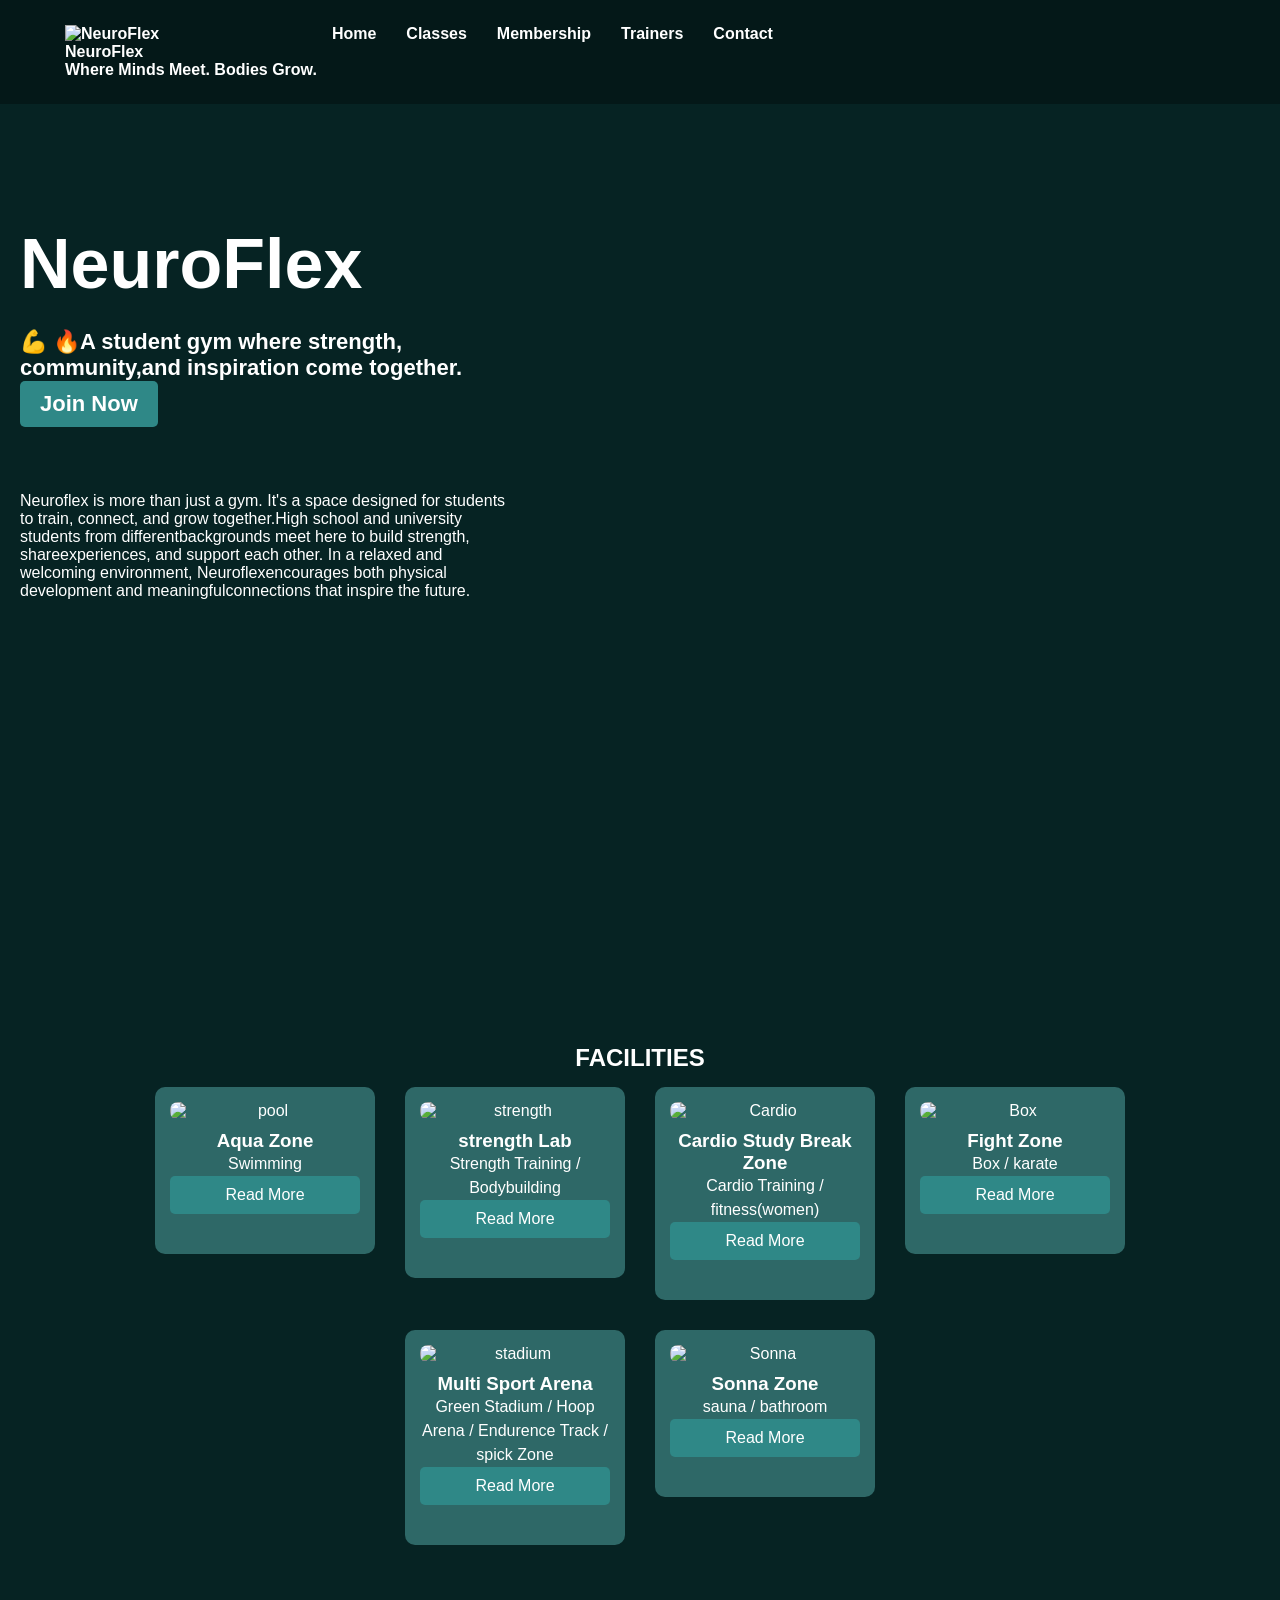
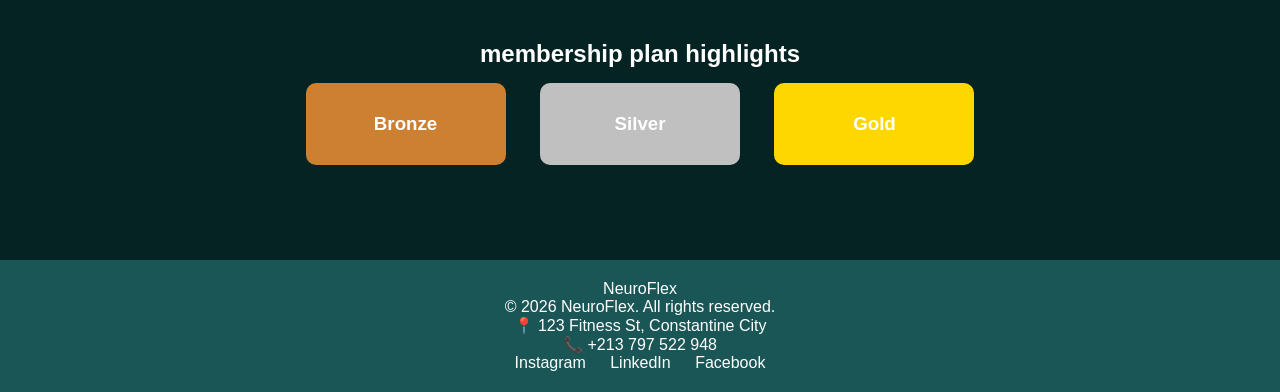
==== index.html @ 1b54aad0 "Add files via upload" ====
<!DOCTYPE html>
<html lang="en">
<head>
    <meta charset="UTF-8">
    <meta name="viewport" content="width=device-width, initial-scale=1.0">
    <title>NeuroFlex</title>
    <link rel="stylesheet" href="style.css">
</head>
<body>
    <header>
<nav>
        <ul> <li class="nav-logo-wrap" style="display:flex; align-items: center;margin-right: auto;"><a href="index.html" class="nav-logo">
            <img src="logo.jpg" alt="NeuroFlex">
        <div>
            <div class="nav-logo-text">NeuroFlex</div> 
            <div class="nav-logo-sub">Where Minds Meet. Bodies
                Grow.
            </div>
        </div>
    </a>
</li> 
            <li ><a href="index.html">Home</a></li>
            <li><a href="classes.html">Classes</a></li>
            <li><a href="membership.html">Membership</a></li>
            <li><a href="trainers.html">Trainers</a></li>
            <li><a href="contact.html">Contact</a></li>
        </ul>
    </nav>
     </header>
     <main>
     <section id="Hero">
        <div class="hero-text">
        <h1>NeuroFlex</h1>
        <h3>💪 🔥A student gym where strength, community,and inspiration come together.
           <a href="membership.html#register" class="btn">Join Now</a>
        </h3>
       <article> Neuroflex is more than just a gym. It's a space designed for students to train, connect, and grow together.High school and university students from differentbackgrounds meet here to build strength, shareexperiences, and support each other.
In a relaxed and welcoming environment, Neuroflexencourages both physical development and meaningfulconnections that inspire the future.</article>
    </div>
</section>
    <section id="showcasing">
        <h2>FACILITIES</h2>
    <ul>
    <li><div class="showcasing-box">
        <img src="/image/pool.jfif" alt="pool">
        <h3>Aqua Zone</h3>
        <p>Swimming</p>
        <a href="classes.html#aqua" class="btn">Read More</a>
    </div></li>
    <li><div class="showcasing-box">
        <img src="image/musc.jfif" alt="strength">
        <h3>strength Lab</h3>
        <p>Strength Training / Bodybuilding</p>
        <a href="classes.html#strength" class="btn">Read More</a>
    </div></li>
    <li><div class="showcasing-box">
        <img src="image/cardio.jfif" alt="Cardio">
        <h3>Cardio Study Break Zone</h3>
        <p>Cardio Training / fitness(women)</p>
        <a href="classes.html#cardio" class="btn">Read More</a>
    </div></li>
    <li><div class="showcasing-box">
        <img src="image/fight.jfif" alt="Box">
        <h3>Fight Zone</h3>
        <p>Box / karate</p>
        <a href="classes.html#fight" class="btn">Read More</a>
    </div></li>
    <li><div class="showcasing-box">
        <img src="image/stadium.jfif" alt="stadium">
        <h3>Multi Sport Arena</h3>
        <p>Green Stadium / Hoop Arena / Endurence Track / spick Zone</p>
        <a href="classes.html#Multisport" class="btn">Read More</a>
    </div></li>
    <li><div class="showcasing-box">
        <img src="image/sauna.jfif" alt="Sonna">
        <h3>Sonna Zone</h3>
        <p>sauna / bathroom</p>
        <a href="classes.html#sonna" class="btn">Read More</a>
    </div>

    </li>
    </ul>
    </section>

<section id="listing">
    <h2> membership plan highlights </h2>
    <div class="listing-box3">
        <h3>Bronze</h3>
        
    </div>
    <div class="listing-box2">
        <h3>Silver</h3>
    </div>
    <div class="listing-box1">
        <h3>Gold</h3>
    </div>
</section>
</main>
<footer>
<span class="footer-brand">NeuroFlex</span> 
<p>© 2026 NeuroFlex. All rights reserved.</p> 
<p>📍 123 Fitness St, Constantine City</p>
<p>📞 +213 797 522 948</p>
<div class="footer-links">
<a href="https://www.instagram.com/" target="_blank">Instagram</a>
<a href="https://www.linkedin.com/" target="_blank">LinkedIn</a>
<a href="https://www.facebook.com/" target="_blank">Facebook</a> 
</div> 
</footer>
</body>
</html>
---- style.css ----
/* Reset */
*{
    margin:0;
    padding:0;
    box-sizing:border-box;
}

/* Body */
body{
    font-family: Arial, Helvetica, sans-serif;
    background-color:#062323;
    color:white;
}

/* NAVBAR */
header{
  display: flex;
    justify-content: space-between;
    align-items: center;
    padding: 10px 50px;
    background:rgba(0, 0, 0, 0.3);
}
nav ul{
    display:flex;
    justify-content:center;
    list-style:none;
}

nav li{
    margin:15px;
}

nav a{
    text-decoration:none;
    color:white;
    font-weight:bold;
}

nav a:hover{
    color:#328C8C;
}

/* HERO SECTION */
#Hero{
    height:100vh;
    text-align:left;
    padding:120px 20px;
    /* Background image */
    background-image:url("../image/heder.jpg");
    background-size:cover;
    background-repeat: no-repeat;
    background-position:center;
    color: white;
    
}
.hero-text{
    max-width: 500px;
}

#Hero h1{
    font-size:70px;
    font-weight: bold;
    margin-bottom:25px;
}

#Hero h3{
    font-size: 22px;
    margin-bottom:40px;
}
#hero article{
    font-size:  16px;
    line-height:1.9;
}

/* BUTTON */
.btn{
    display:inline-block;
    padding:10px 20px;
    background:#2F8887;
    color:white;
    text-decoration:none;
    border-radius:5px;
    margin-bottom: 25px;
}

.btn:hover{
    background:#328C8C;
}

/* FACILITIES SECTION */
#showcasing{
    padding:40px;
    text-align:center;
}

#showcasing ul{
    display:flex;
    flex-wrap:wrap;
    justify-content:center;
    list-style:none;
}

/* FACILITY BOX */
.showcasing-box{
    background:#2E6867;
    width:220px;
    padding:15px;
    margin:15px;
    border-radius:10px;
    display:flex;
    flex-direction:column;
    justify-content: flex-start;
}

.showcasing-box img{
    width:100%;
    border-radius:8px;
    margin-bottom:10px;
    object-fit: cover;
}
.showcasing-box h3{
    margin-bottom:5px 0;
}
.showcasing-box p{
    flex-grow: 1;
    line-height: 1.5;
    margin-bottom:5px 0;
}


/* MEMBERSHIP */
#listing{
    padding:40px;
    text-align:center;
}

.listing-box{
    background:#328C8C;
    width:200px;
    padding:30px;
    margin:15px;
    display:inline-block;
    border-radius:10px;
}

.listing-box1{
    background:#FFD700;
    width:200px;
    padding:30px;
    margin:15px;
    display:inline-block;
    border-radius:10px;
}
.listing-box2{
    background:#C0C0C0;
    width:200px;
    padding:30px;
    margin:15px;
    display:inline-block;
    border-radius:10px;
}
.listing-box3{
    background: #cd7f32;;
    width:200px;
    padding:30px;
    margin:15px;
    display:inline-block;
    border-radius:10px;
}

/* FOOTER */
footer{
    background:#1B5656;
    text-align:center;
    padding:20px;
    margin-top:40px;
}

footer a{
    color:white;
    margin:10px;
    text-decoration:none;
}

footer a:hover{
    color:#328C8C;
}
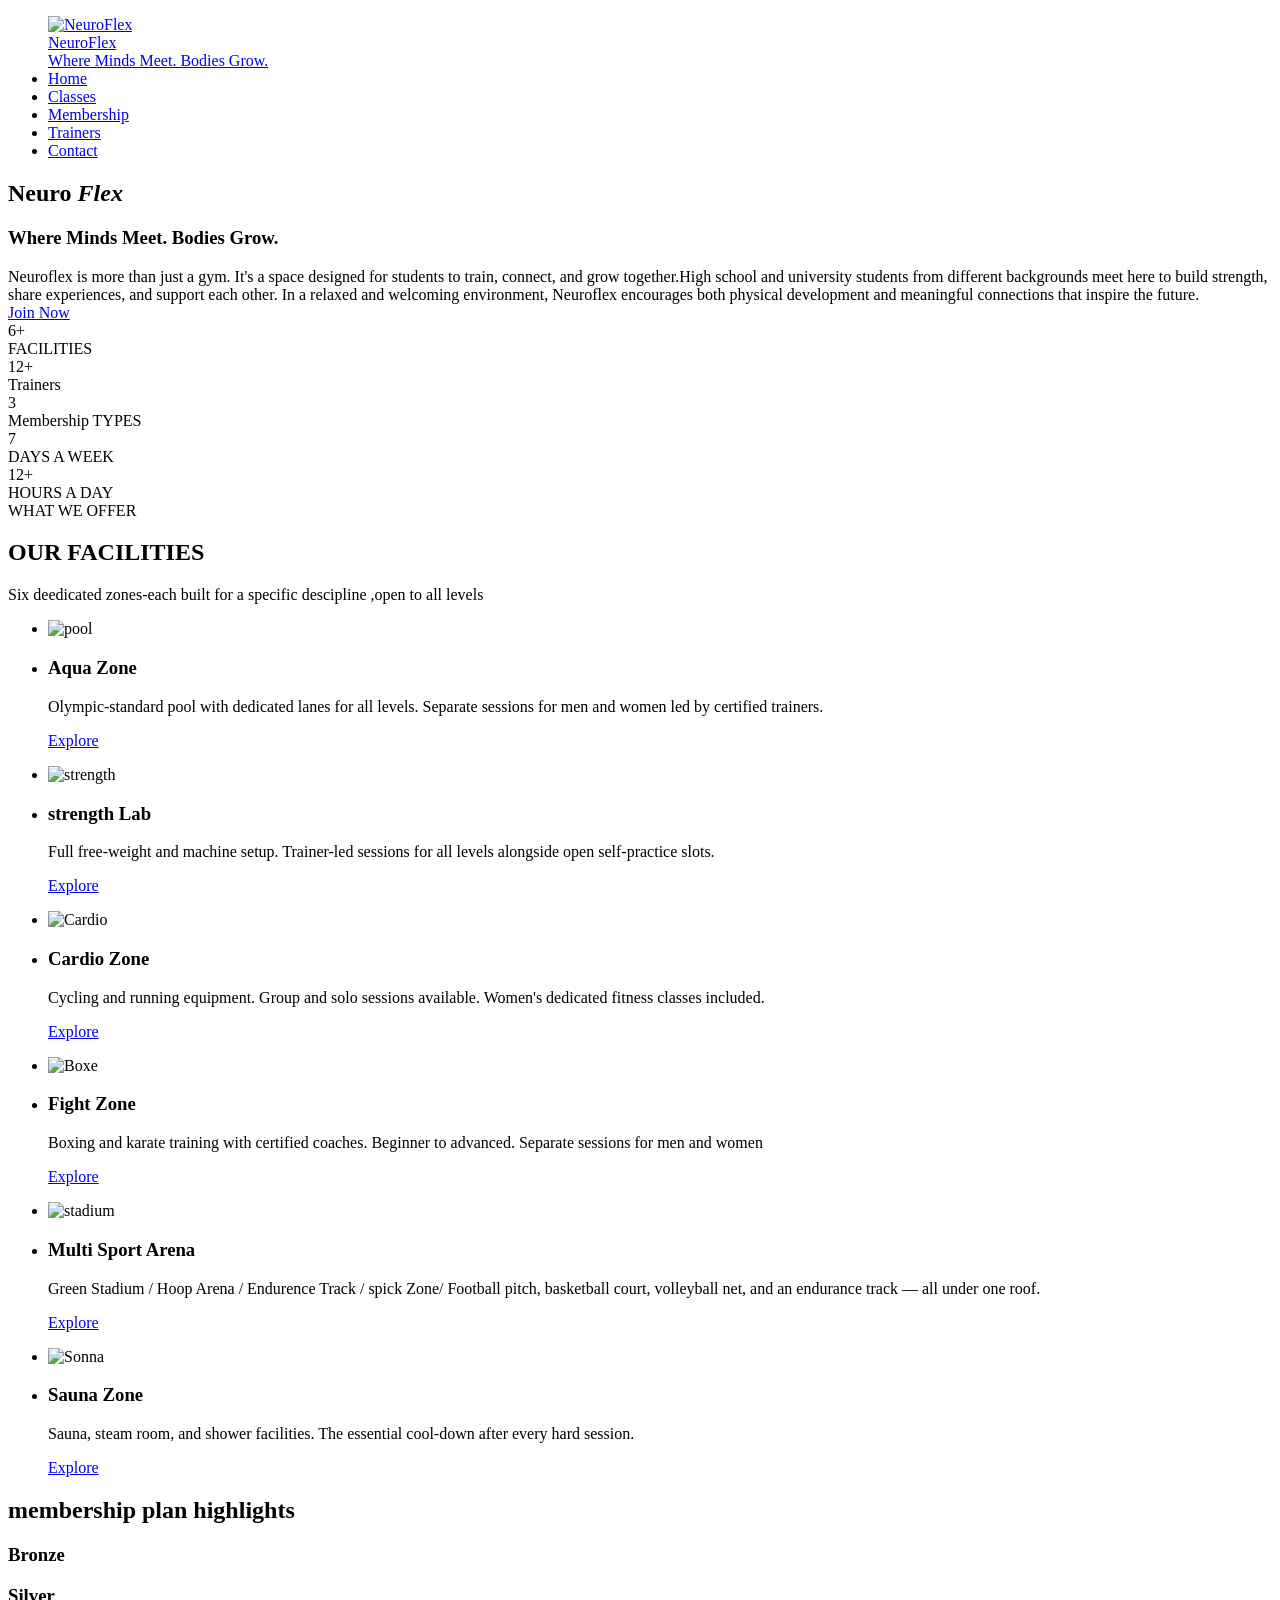
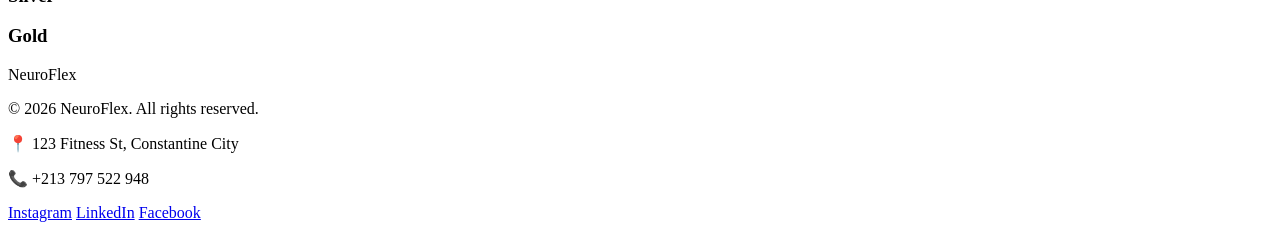
==== commit a5942737: "Revise index.html with updated structure and content Updated the HTML structure and styling referenc" ====
--- a/index.html
+++ b/index.html
@@ -4,7 +4,7 @@
     <meta charset="UTF-8">
     <meta name="viewport" content="width=device-width, initial-scale=1.0">
     <title>NeuroFlex</title>
-    <link rel="stylesheet" href="style.css">
+    <link rel="stylesheet" href="test.css">
 </head>
 <body>
     <header>
@@ -28,59 +28,121 @@
     </nav>
      </header>
      <main>
-     <section id="Hero">
-        <div class="hero-text">
-        <h1>NeuroFlex</h1>
-        <h3>💪 🔥A student gym where strength, community,and inspiration come together.
-           <a href="membership.html#register" class="btn">Join Now</a>
-        </h3>
-       <article> Neuroflex is more than just a gym. It's a space designed for students to train, connect, and grow together.High school and university students from differentbackgrounds meet here to build strength, shareexperiences, and support each other.
-In a relaxed and welcoming environment, Neuroflexencourages both physical development and meaningfulconnections that inspire the future.</article>
-    </div>
+     <section id="hero">
+        <div class="hero-inner">
+        <h1>Neuro 
+            <em>Flex</em>
+        </h1>
+        <h3>Where Minds Meet. Bodies Grow.</h3>
+         <article > Neuroflex is more than just a gym. It's a space designed for students to train, connect, and grow together.High school and university students from different backgrounds meet here to build strength, share experiences, and support each other.
+In a relaxed and welcoming environment, Neuroflex encourages both physical development and meaningful connections that inspire the future.</article>
+   <div class="action"> 
+    <a href="membership.html#register" class="btn">Join Now</a></div> 
+ </div>  
+
+
+ <div class="stat"> 
+    <div> <div class="num">6+</div><div class="type">FACILITIES</div></div> 
+    <div> <div class="num">12+</div><div class="type">Trainers</div></div> 
+    <div> <div class="num">3</div><div class="type">Membership TYPES</div></div> 
+    <div> <div class="num">7</div><div class="type">DAYS A WEEK</div></div> 
+    <div> <div class="num">12+</div><div class="type">HOURS A DAY</div></div>
+ </div> 
+
+ 
 </section>
-    <section id="showcasing">
-        <h2>FACILITIES</h2>
-    <ul>
-    <li><div class="showcasing-box">
-        <img src="/image/pool.jfif" alt="pool">
-        <h3>Aqua Zone</h3>
-        <p>Swimming</p>
-        <a href="classes.html#aqua" class="btn">Read More</a>
-    </div></li>
-    <li><div class="showcasing-box">
-        <img src="image/musc.jfif" alt="strength">
+    <section id="showcating"> 
+        <div class="section-header">
+            <span class="section-eyebrow">WHAT WE OFFER</span>
+        <h2 class="section-title">OUR <span>FACILITIES</span> </h2> 
+    <p class="section-desc">Six deedicated zones-each built for a specific descipline ,open to all levels </p>
+</div>  
+
+
+
+
+
+<!--PLEASE DO NOT TOUCH THIS IT'S DONE -->
+<div class="All">  
+
+
+
+    <ul class="box">   
+    <li><img src="pool.jfif" alt="pool" class="img"></li>    
+        <li class="content"> 
+        
+        <h3>Aqua Zone</h3> 
+            <p>Olympic-standard pool with dedicated lanes for all levels. 
+        Separate sessions for men and women led by certified trainers.</p>
+        <a href="classes.html#aqua" class="anchor">Explore </a> 
+            </li> </ul>
+
+        
+          
+ 
+    
+        <ul class="box">  
+            <li><img src="musc.jfif" alt="strength" class="img"></li>
+            <li class="content">
+                
         <h3>strength Lab</h3>
-        <p>Strength Training / Bodybuilding</p>
-        <a href="classes.html#strength" class="btn">Read More</a>
-    </div></li>
-    <li><div class="showcasing-box">
-        <img src="image/cardio.jfif" alt="Cardio">
-        <h3>Cardio Study Break Zone</h3>
-        <p>Cardio Training / fitness(women)</p>
-        <a href="classes.html#cardio" class="btn">Read More</a>
-    </div></li>
-    <li><div class="showcasing-box">
-        <img src="image/fight.jfif" alt="Box">
+        <p>Full free-weight and machine setup. 
+        Trainer-led sessions for all levels alongside open self-practice slots.</p>
+        <a href="classes.html#strength" class="anchor">Explore</a>
+        </li></ul> 
+
+
+
+    <ul class="box"> 
+        <li><img src="cardio.jfif" alt="Cardio" class="img"> </li>
+    <li class="content"> 
+      
+        <h3>Cardio Zone</h3>
+        <p>Cycling and running equipment. Group and solo sessions available. 
+        Women's dedicated fitness classes included.</p>
+        <a href="classes.html#cardio" class="anchor">Explore</a>
+    </li></ul>
+
+    <ul class="box">   
+        <li><img src="fight.jfif" alt="Boxe" class="img"> </li>
+         <li class="content"> 
+           
         <h3>Fight Zone</h3>
-        <p>Box / karate</p>
-        <a href="classes.html#fight" class="btn">Read More</a>
-    </div></li>
-    <li><div class="showcasing-box">
-        <img src="image/stadium.jfif" alt="stadium">
-        <h3>Multi Sport Arena</h3>
-        <p>Green Stadium / Hoop Arena / Endurence Track / spick Zone</p>
-        <a href="classes.html#Multisport" class="btn">Read More</a>
-    </div></li>
-    <li><div class="showcasing-box">
-        <img src="image/sauna.jfif" alt="Sonna">
-        <h3>Sonna Zone</h3>
-        <p>sauna / bathroom</p>
-        <a href="classes.html#sonna" class="btn">Read More</a>
-    </div>
+        <p>Boxing and karate training with certified coaches. Beginner to advanced.
+         Separate sessions for men and women</p>
+        <a href="classes.html#fight" class="anchor">Explore </a>
+        </li> </ul>
 
-    </li>
+    <ul class="box">  
+        <li> <img src="stadium.jfif" alt="stadium" class="img"> </li>
+     <li class="content">  
+        
+         <h3>Multi Sport Arena</h3>
+        <p>Green Stadium / Hoop Arena / Endurence Track / spick Zone/ 
+        Football pitch, basketball court, volleyball net, and an endurance track — all under one roof.</p>
+        <a href="classes.html#Multisport" class="anchor">Explore </a>
+     </li> </ul>
+
+
+
+
+    <ul class="box"> 
+        <li><img src="sauna.jfif" alt="Sonna" class="img"></li>
+    
+<li class="content">
+    <h3>Sauna Zone </h3>
+        <p>Sauna, steam room, and shower facilities.
+     The essential cool-down after every hard session.</p>
+        <a href="classes.html#sonna" class="anchor">Explore </a>
+</li> 
     </ul>
     </section>
+ 
+<!--if u want u can do the rest from here -->
+
+
+
+
 
 <section id="listing">
     <h2> membership plan highlights </h2>
@@ -108,4 +170,4 @@
 </div> 
 </footer>
 </body>
-</html>+</html> 
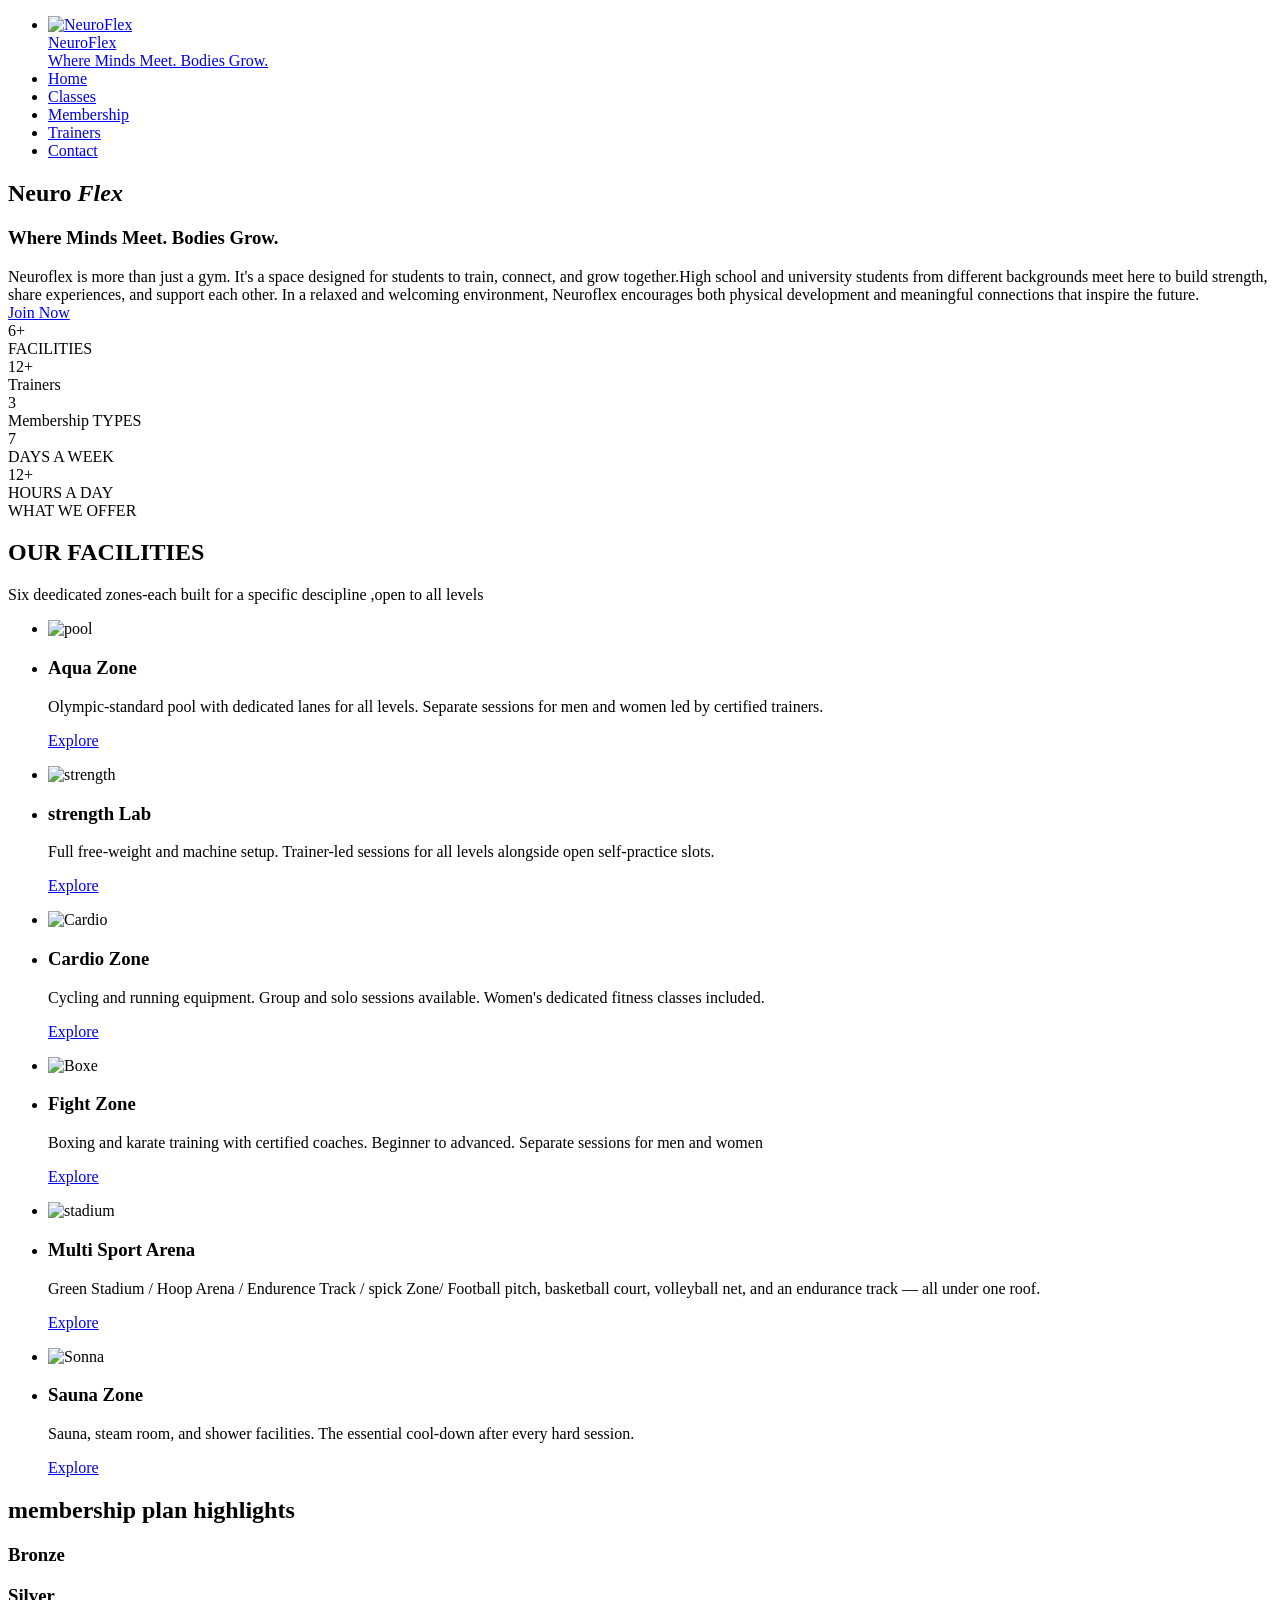
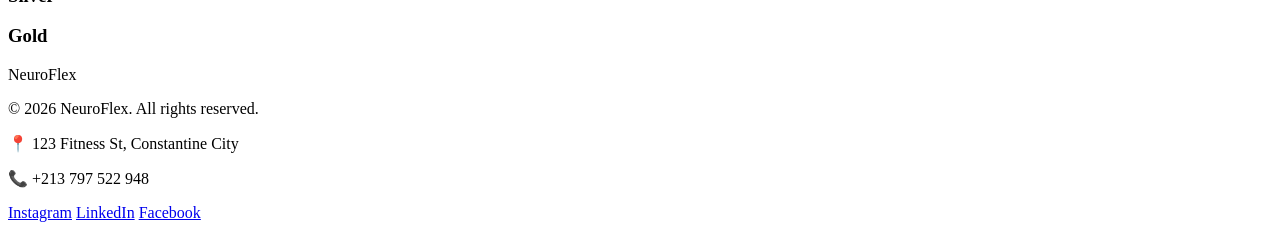
==== commit b3617f74: "Fix HTML formatting and structure" ====
--- a/index.html
+++ b/index.html
@@ -9,12 +9,12 @@
 <body>
     <header>
 <nav>
-        <ul> <li class="nav-logo-wrap" style="display:flex; align-items: center;margin-right: auto;"><a href="index.html" class="nav-logo">
+        <ul> <li class="nav-logo" >
+            <a href="index.html" class="nav-logo">
             <img src="logo.jpg" alt="NeuroFlex">
         <div>
             <div class="nav-logo-text">NeuroFlex</div> 
-            <div class="nav-logo-sub">Where Minds Meet. Bodies
-                Grow.
+            <div class="nav-logo-sub">Where Minds Meet. Bodies Grow.
             </div>
         </div>
     </a>
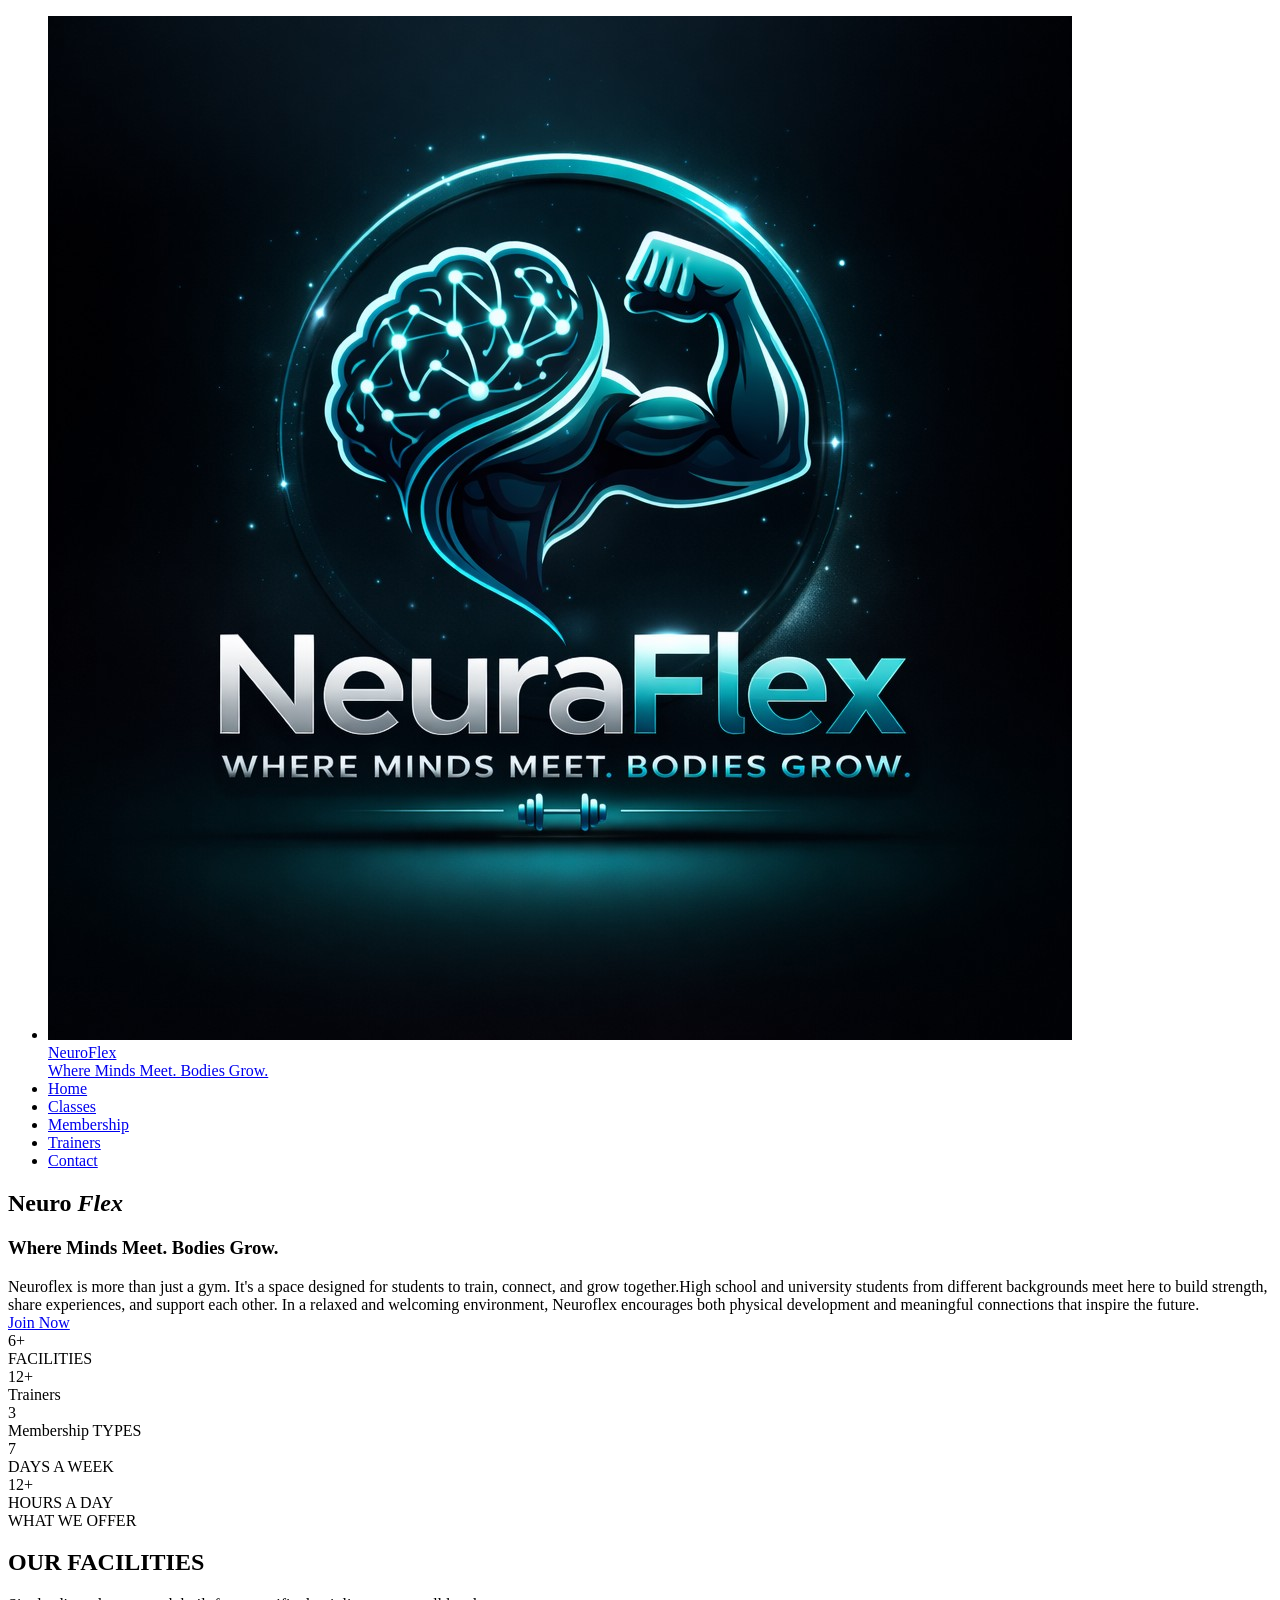
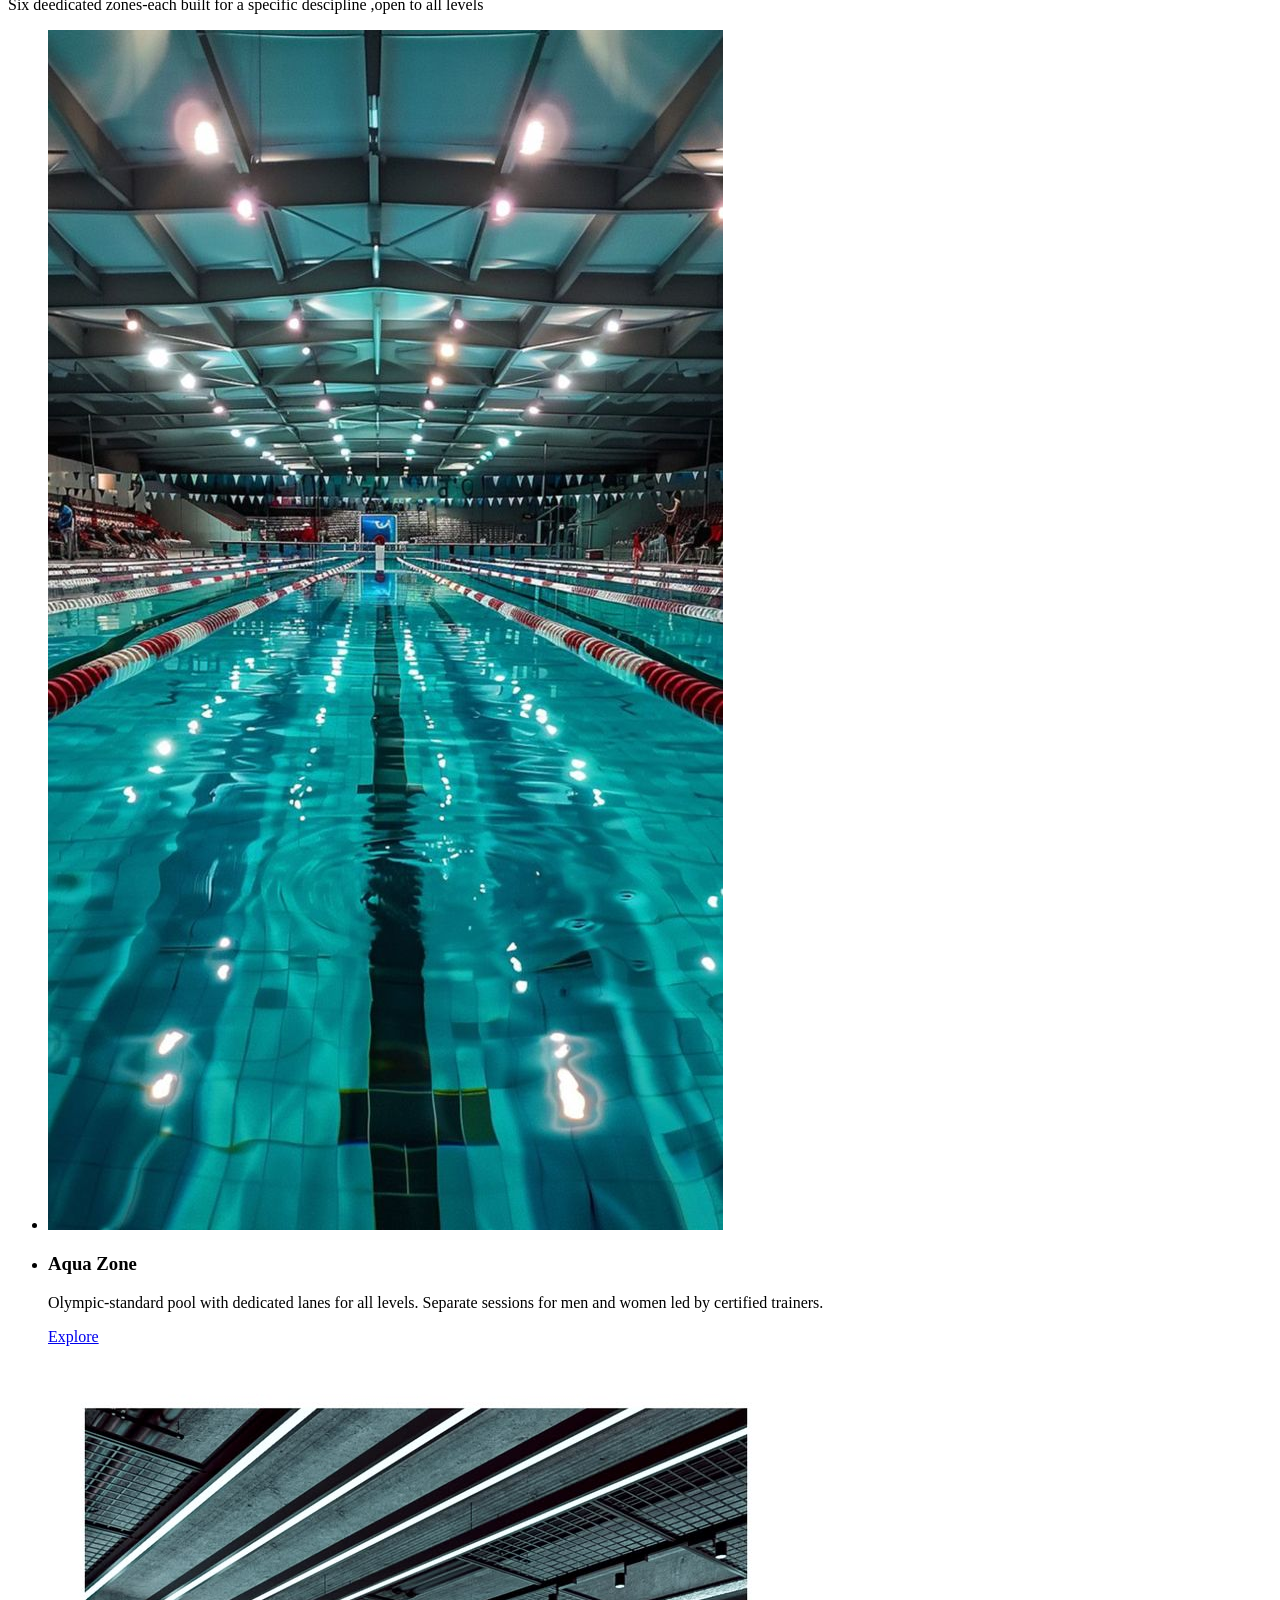
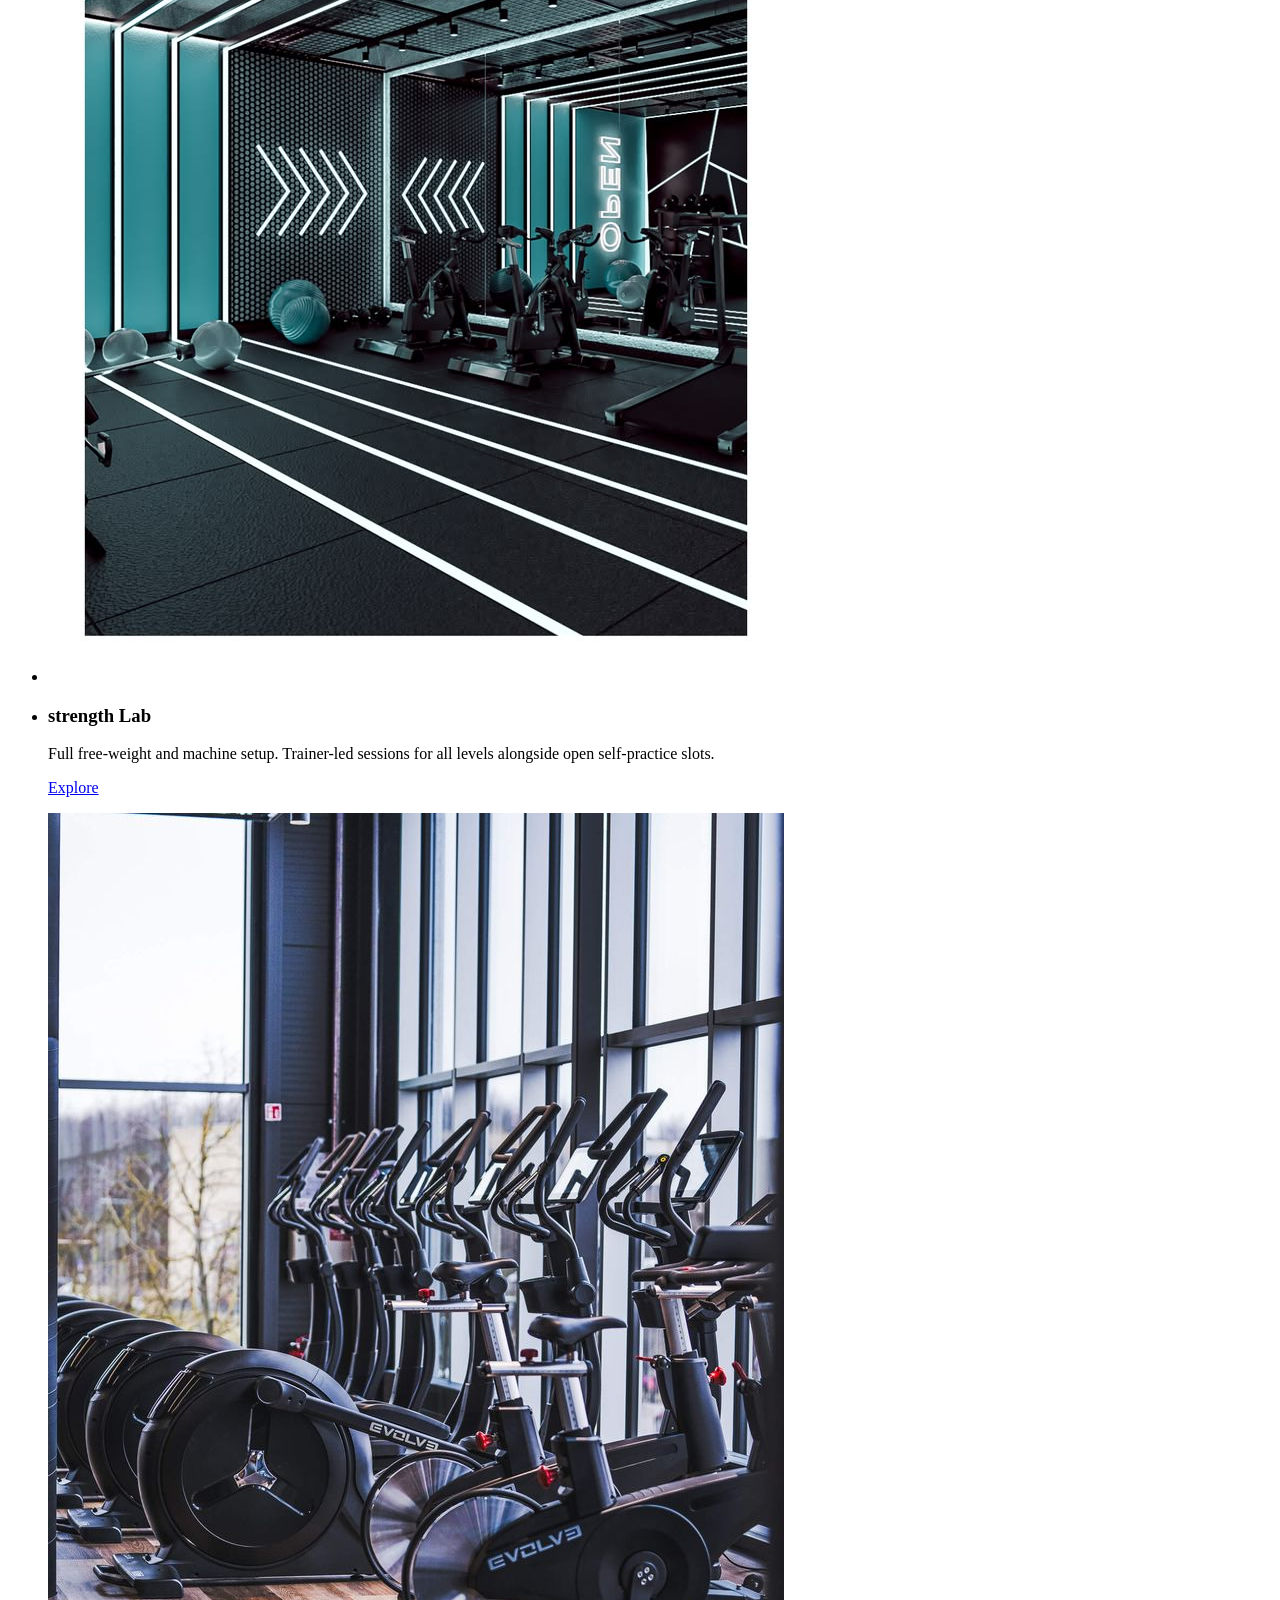
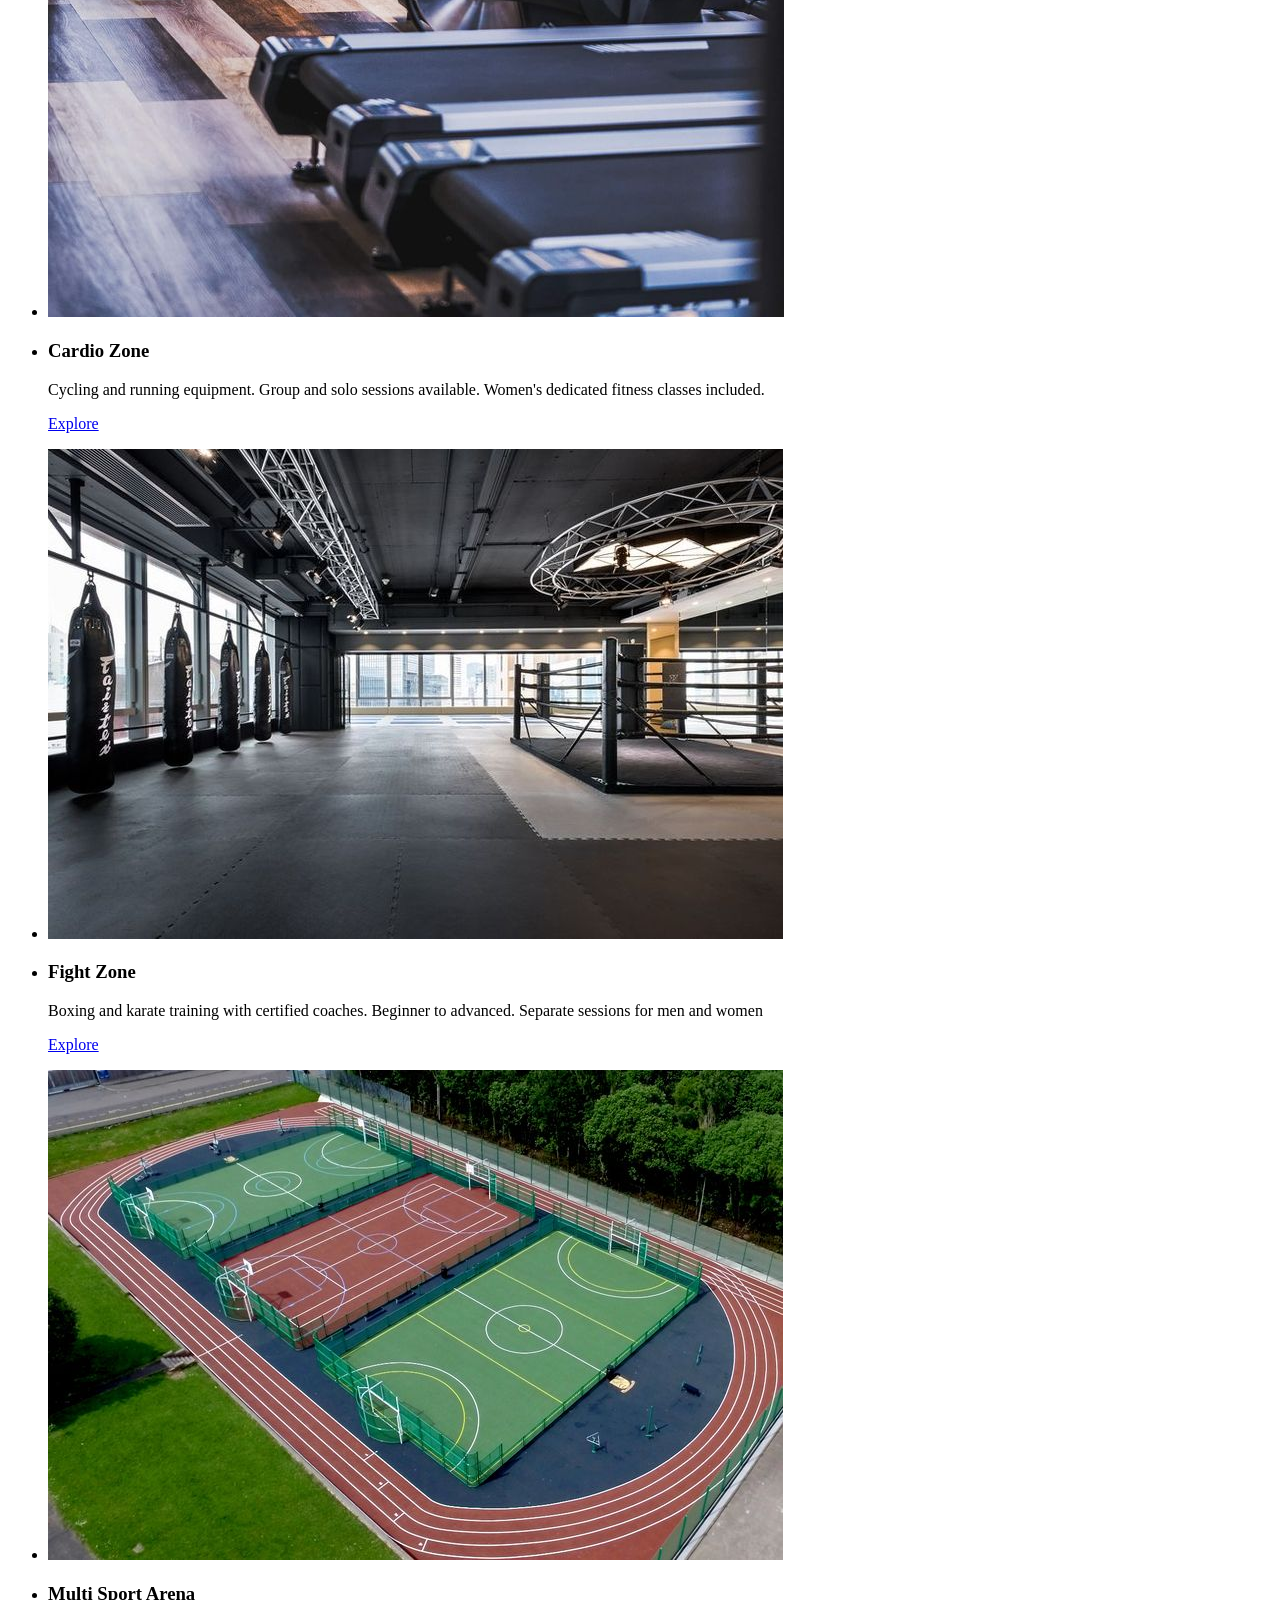
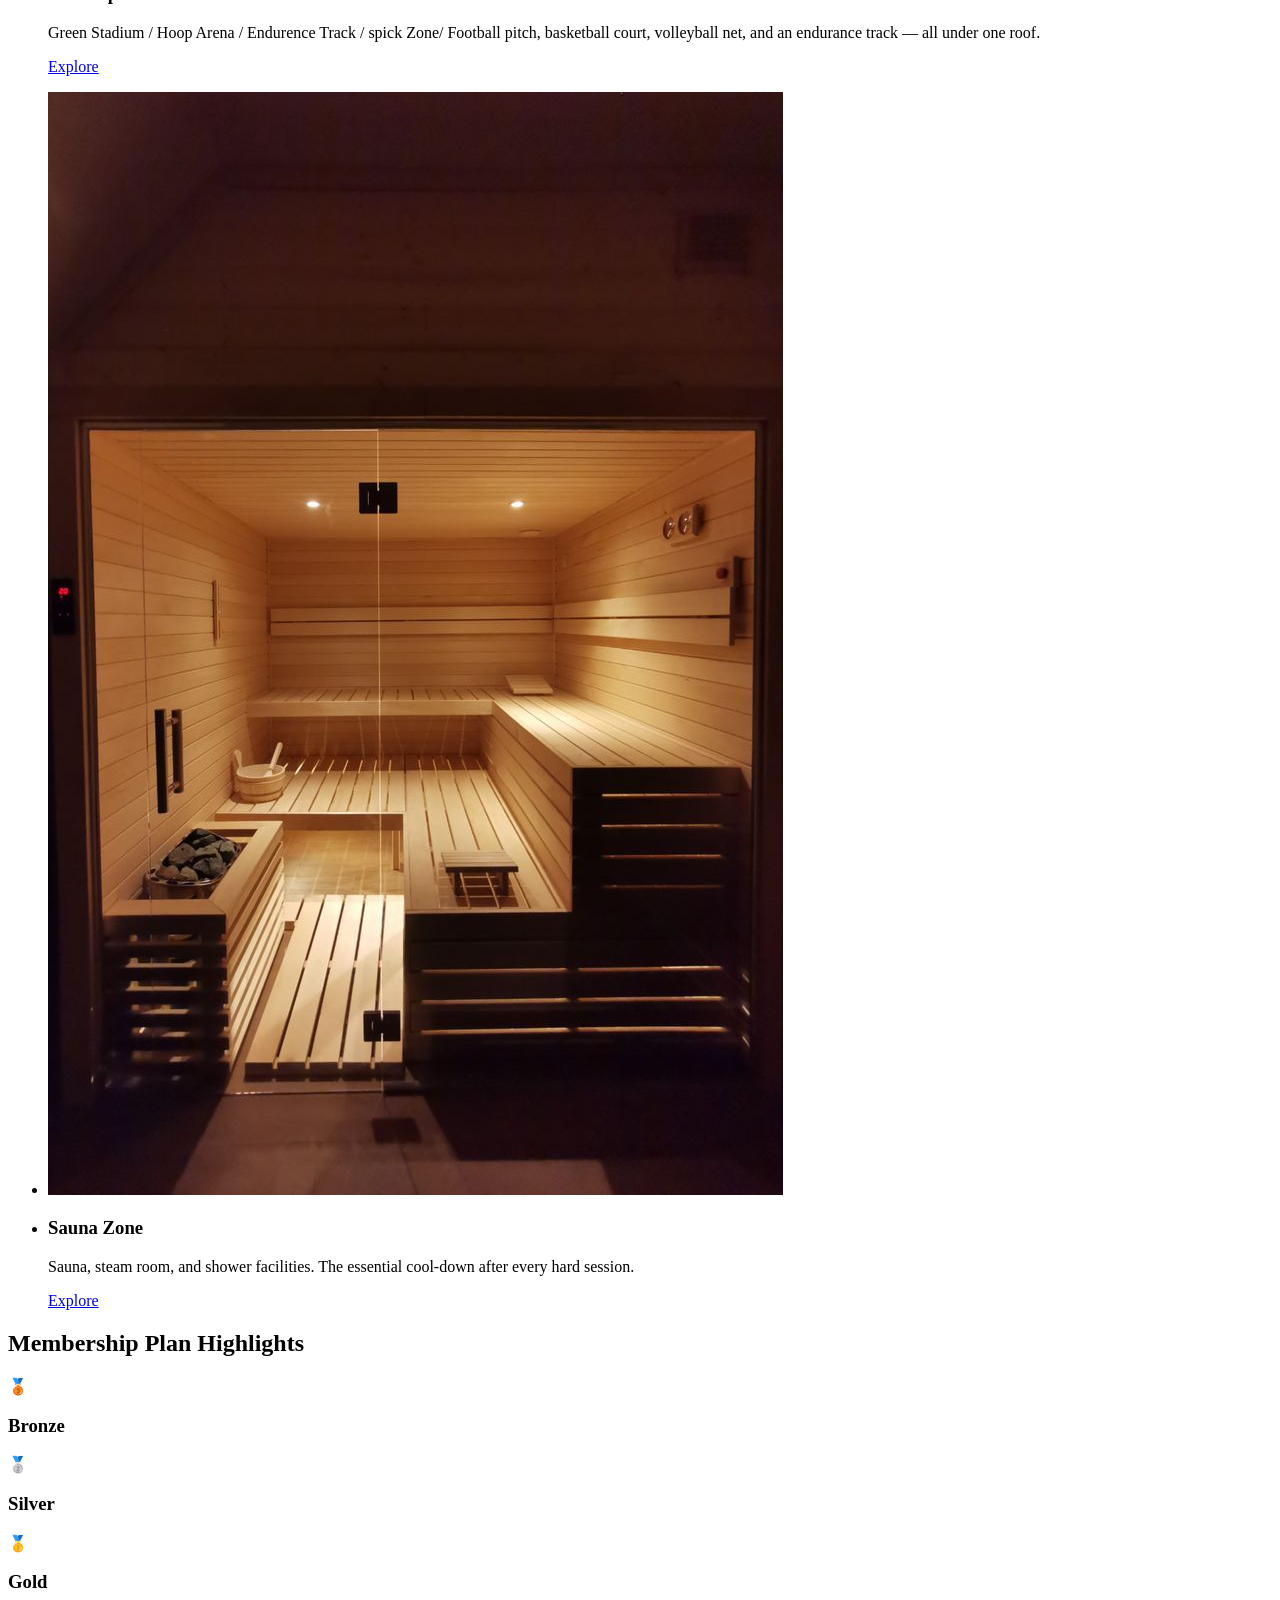
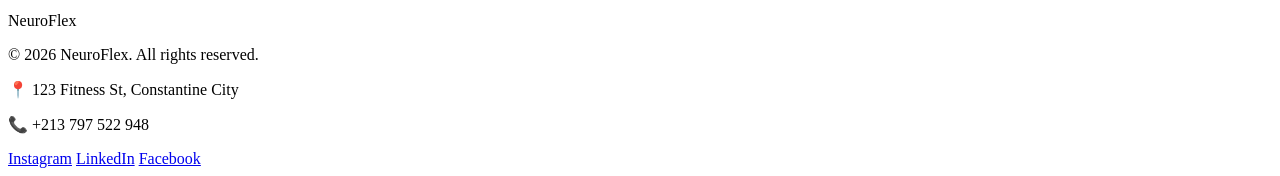
==== commit 971648fc: "Add files via upload" ====
--- a/index.html
+++ b/index.html
@@ -9,13 +9,12 @@
 <body>
     <header>
 <nav>
-        <ul> <li class="nav-logo" >
+        <ul> <li class="nav-logo">
             <a href="index.html" class="nav-logo">
             <img src="logo.jpg" alt="NeuroFlex">
         <div>
             <div class="nav-logo-text">NeuroFlex</div> 
-            <div class="nav-logo-sub">Where Minds Meet. Bodies Grow.
-            </div>
+            <div class="nav-logo-NF">Where Minds Meet. Bodies Grow. </div>
         </div>
     </a>
 </li> 
@@ -28,7 +27,8 @@
     </nav>
      </header>
      <main>
-     <section id="hero">
+    <section id="hero"> 
+        <div class="hero-bg"></div>
         <div class="hero-inner">
         <h1>Neuro 
             <em>Flex</em>
@@ -38,19 +38,17 @@
 In a relaxed and welcoming environment, Neuroflex encourages both physical development and meaningful connections that inspire the future.</article>
    <div class="action"> 
     <a href="membership.html#register" class="btn">Join Now</a></div> 
- </div>  
-
-
  <div class="stat"> 
     <div> <div class="num">6+</div><div class="type">FACILITIES</div></div> 
     <div> <div class="num">12+</div><div class="type">Trainers</div></div> 
     <div> <div class="num">3</div><div class="type">Membership TYPES</div></div> 
     <div> <div class="num">7</div><div class="type">DAYS A WEEK</div></div> 
     <div> <div class="num">12+</div><div class="type">HOURS A DAY</div></div>
- </div> 
+ </div>  
+ </div>
+</section> 
 
- 
-</section>
+
     <section id="showcating"> 
         <div class="section-header">
             <span class="section-eyebrow">WHAT WE OFFER</span>
@@ -145,17 +143,23 @@
 
 
 <section id="listing">
-    <h2> membership plan highlights </h2>
-    <div class="listing-box3">
-        <h3>Bronze</h3>
+    <h2> Membership Plan Highlights </h2> 
+    <div class="all-boxes">
+    <div class="listing-box3 plan-bronze"> 
+        <span class="plan-icon">🥉</span> 
+        <h3 class="list-head">Bronze</h3> 
+       
         
     </div>
-    <div class="listing-box2">
+    <div class="listing-box2 plan-silver"> 
+        <span class="plan-icon">🥈</span> 
         <h3>Silver</h3>
     </div>
-    <div class="listing-box1">
+    <div class="listing-box1 plan-gold"> 
+        <span class="plan-icon">🥇</span> 
         <h3>Gold</h3>
-    </div>
+    </div> 
+    </div> 
 </section>
 </main>
 <footer>
@@ -170,4 +174,4 @@
 </div> 
 </footer>
 </body>
-</html> 
+</html> 
